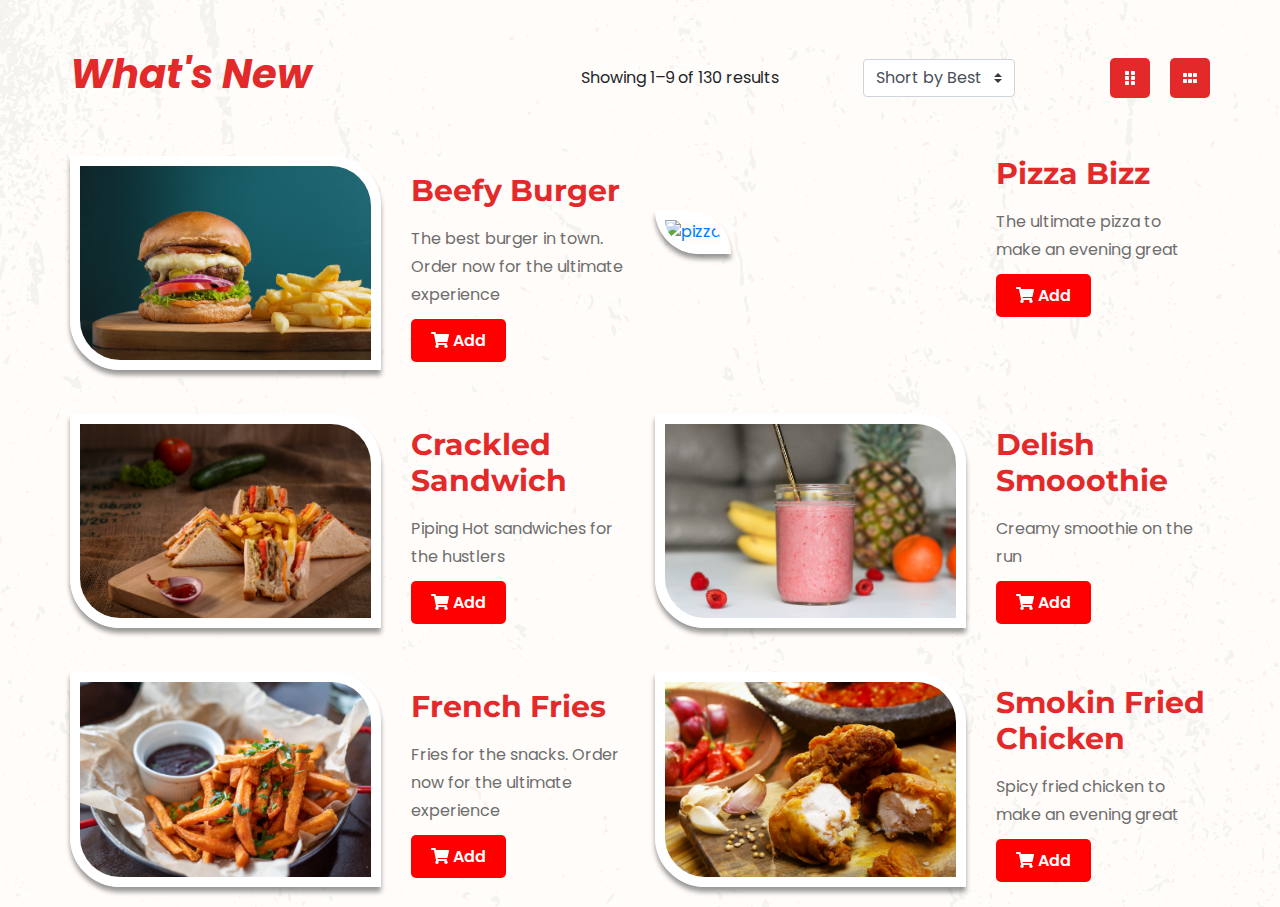
==== index.html @ 4d4fec41 "added all the page and section working on the bottom section of the home page" ====
<!DOCTYPE html>
<html lang="en">

  <head>
    <meta charset="UTF-8">
    <meta name="viewport" content="width=device-width, initial-scale=1.0">
    <title>Project 02</title>
    <link rel="stylesheet" href="css/all.min.css">
    <link rel="stylesheet" href="css/bootstrap.min.css">
    <link rel="stylesheet" href="css/fontawesome.min.css">
    <link rel="stylesheet" href="css/slick.css">
    <link rel="stylesheet" href="css/style.css">
  </head>

  <body>
    <div class="container">
      <!-- top section starts -->
      <div class="padding-container">
        <div class="row d-flex align-items-center">
          <div class="col-lg-3">
            <div class="title">
              <h1>What's New</h1>
            </div>
          </div>
          <div class="col-lg-7 d-flex align-items-center justify-content-end">
            <div class="sort">
              <div class="product-page-number">
                <p>Showing 1–9 of 130 results</p>
              </div>
              <select class="product-short-select custom-select">
                <option selected>Short by Best Sell</option>
                <option value="1">Short by New Item</option>
                <option value="2">Short by Popularity</option>
                <option value="3">Short by Average review</option>
              </select>
            </div>
          </div>
          <div class="col-lg-2">
            <ul class="view-option d-flex justify-content-end">
              <li class="grid-verti active"><i class="fas fa-grip-vertical"></i></li>
              <li class="grid-hori"><i class="fas fa-grip-horizontal"></i></li>
            </ul>
          </div>
        </div>
      </div>
      <!-- top section ends -->

      <!-- food section starts -->
      <div class="row">
        <div class="col-lg-6 item-container">
          <div class="row d-flex align-items-center">
            <div class="col-lg-7">
              <div class="food-img">
                <a href="menu.html">
                  <img src="images/food-1.jpg" alt="burger">
                </a>
              </div>
            </div>
            <div class="col-lg-5">
              <div class="food-info">
                <a href="menu.html">
                  <h3>Beefy Burger</h3>
                  <p>The best burger in town. Order now for the ultimate experience</p>
                </a>

              </div>
              <div class="food-cta">
                <a href="#">
                  <i class="fas fa-shopping-cart"></i> Add
                </a>
              </div>
            </div>
          </div>
        </div>
        <div class="col-lg-6 item-container">
          <div class="row d-flex align-items-center">
            <div class="col-lg-7">
              <div class="food-img">
                <a href="menu.html">
                  <img src="images/food-2.jpg" alt="pizza">
                </a>
              </div>
            </div>
            <div class="col-lg-5">
              <div class="food-info">
                <a href="menu.html">
                  <h3>Pizza Bizz</h3>
                  <p>The ultimate pizza to make an evening great</p>
                </a>

              </div>
              <div class="food-cta">
                <a href="#">
                  <i class="fas fa-shopping-cart"></i> Add
                </a>
              </div>
            </div>
          </div>
        </div>
      </div>

      <div class="row mt-4">
        <div class="col-lg-6 item-container">
          <div class="row d-flex align-items-center">
            <div class="col-lg-7">
              <div class="food-img">
                <a href="menu.html">
                  <img src="images/food-3.jpg" alt="sandwich">
                </a>
              </div>
            </div>
            <div class="col-lg-5">
              <div class="food-info">
                <a href="menu.html">
                  <h3>Crackled Sandwich</h3>
                  <p> Piping Hot sandwiches for the hustlers
                  </p>
                </a>
              </div>
              <div class="food-cta">
                <a href="menu.html">
                  <i class="fas fa-shopping-cart"></i> Add
                </a>
              </div>
            </div>
          </div>
        </div>
        <div class="col-lg-6 item-container">
          <div class="row d-flex align-items-center">
            <div class="col-lg-7">
              <div class="food-img">
                <a href="menu.html">
                  <img src="images/food-4.jpg" alt="smoothie">
                </a>
              </div>
            </div>
            <div class="col-lg-5">
              <div class="food-info">
                <a href="menu.html">
                  <h3>Delish Smooothie</h3>
                  <p>Creamy smoothie on the run</p>
                </a>

              </div>
              <div class="food-cta">
                <a href="#">
                  <i class="fas fa-shopping-cart"></i> Add
                </a>
              </div>
            </div>
          </div>
        </div>
      </div>

      <div class="row mt-4">
        <div class="col-lg-6 item-container">
          <div class="row d-flex align-items-center">
            <div class="col-lg-7">
              <div class="food-img">
                <a href="menu.html">
                  <img src="images/food-5.jpg" alt="fries">
                </a>
              </div>
            </div>
            <div class="col-lg-5">
              <div class="food-info">
                <a href="menu.html">
                  <h3>French Fries</h3>
                  <p>Fries for the snacks. Order now for the ultimate experience</p>
                </a>

              </div>
              <div class="food-cta">
                <a href="#">
                  <i class="fas fa-shopping-cart"></i> Add
                </a>
              </div>
            </div>
          </div>
        </div>
        <div class="col-lg-6 item-container">
          <div class="row d-flex align-items-center">
            <div class="col-lg-7">
              <div class="food-img">
                <a href="menu.html">
                  <img src="images/food-6.jpg" alt="chicken">
                </a>
              </div>
            </div>
            <div class="col-lg-5">
              <div class="food-info">
                <a href="menu.html">
                  <h3>Smokin Fried Chicken</h3>
                  <p>Spicy fried chicken to make an evening great</p>
                </a>

              </div>
              <div class="food-cta">
                <a href="#">
                  <i class="fas fa-shopping-cart"></i> Add
                </a>
              </div>
            </div>
          </div>
        </div>
      </div>
      <!-- food section ends -->
    </div>
    <script src="js/jquery-1.12.4.min.js"></script>
    <script src="js/all.min.js"></script>
    <script src="js/bootstrap.min.js"></script>
    <script src="js/fontawesome.min.js"></script>
    <script src="js/slick.min.js"></script>
    <script src="js/app.js"></script>
  </body>

</html>
---- css/style.css ----
/* global css */

@import url('https://fonts.googleapis.com/css2?family=Poppins:wght@400;500;600&display=swap');
@import url('https://fonts.googleapis.com/css2?family=Montserrat:wght@400;500;600&display=swap');
* {
    margin: 0;
    padding: 0;
    outline: 0;
    box-sizing: border-box;
}

ul,
li {
    list-style: none;
}

ul {
    margin-bottom: 0;
}

a {
    text-decoration: none;
}

a:hover {
    text-decoration: none;
}

body {
    font-family: 'Poppins', sans-serif;
    /* background: #f8f8f8; */
    background: url(../images/pattern.webp);
}

p {
    margin-bottom: 0;
}


/* main css */


/* top section starts */

.padding-container {
    padding: 50px 0;
}

.sort {
    display: flex;
    align-items: center;
    justify-content: space-between;
}

.title h1 {
    color: #e32929;
    font-weight: bold;
    font-style: italic;
}

.csutom-select {
    width: 35%;
}

.view-option li {
    background: #e32929;
    color: #fff;
    padding: 10px;
    height: 40px;
    width: 40px;
    border-radius: 5px;
    display: flex;
    align-items: center;
    justify-content: center;
    transition: .5s linear all;
}

.view-option li:hover {
    background: #e45c54;
    cursor: pointer;
}

.grid-hori {
    margin-left: 20px;
}


/* top section ends */


/* food section starts */

.item-container {
    margin-bottom: 20px;
}

.item-container:hover .food-img img {
    border-radius: 50px 0 50px 0;
}

.food-img img {
    width: 100%;
    box-shadow: 0 5px 5px rgba(0, 0, 0, 0.4);
    border-radius: 0 50px 0 50px;
    border: 10px solid #fff;
    transition: .3s linear all;
}

.food-info h3 {
    font-size: 30px;
    color: #e32929;
    font-weight: 700;
    font-family: 'Montserrat', sans-serif;
}

.food-info p {
    font-size: 16px;
    font-weight: 400;
    line-height: 28px;
    margin-top: 16px;
    margin-bottom: 6px;
    color: #6e6e6e;
}

.food-cta,
.menu-cta {
    margin-top: 20px;
}

.food-cta a,
.menu-cta a {
    background: red;
    color: #fff;
    padding: 10px 20px;
    font-weight: 600;
    border-radius: 5px;
    text-align: center;
    transition: .3s linear all;
}

.food-cta a:hover {
    background: #e45c54;
    text-decoration: none;
}


/* food section ends */


/* menu page starts */

.homepage {
    position: absolute;
    top: 50%;
    left: 0;
}

.homepage a {
    position: fixed;
    background: #e32929;
    color: #fff;
    padding: 10px 20px;
}

.menus {
    position: relative;
}

.menus:after {
    position: absolute;
    content: '';
    height: 2px;
    width: 50px;
    bottom: 0;
    right: 48%;
    background: #e32929;
}

.menu-img img {
    width: 100%;
    box-shadow: 0 5px 5px rgba(0, 0, 0, 0.4);
    border: 10px solid #fff;
}


/* menu page ends */


/* cart starts */

thead {
    background: #e32929;
    color: #fff;
}

tbody tr:nth-child(odd) {
    background: #f8f8f8;
}

.check-quantity input {
    width: 100px;
    padding: 0px 15px;
    font-size: 18px;
    border-radius: 0;
    border: none;
}

.order-cta {
    background: red;
    color: #fff;
    padding: 10px 20px;
    font-weight: 600;
    border-radius: 5px;
    text-align: center;
    border: none;
}

.grand-total {
    margin: 30px 0 30px 0;
}

.grand-total li {
    display: flex;
    justify-content: space-between;
    font-size: 20px;
}

.grand-total li span {
    color: #e32929;
    font-weight: 600;
}

.card {
    position: sticky!important;
}


/* cart ends */
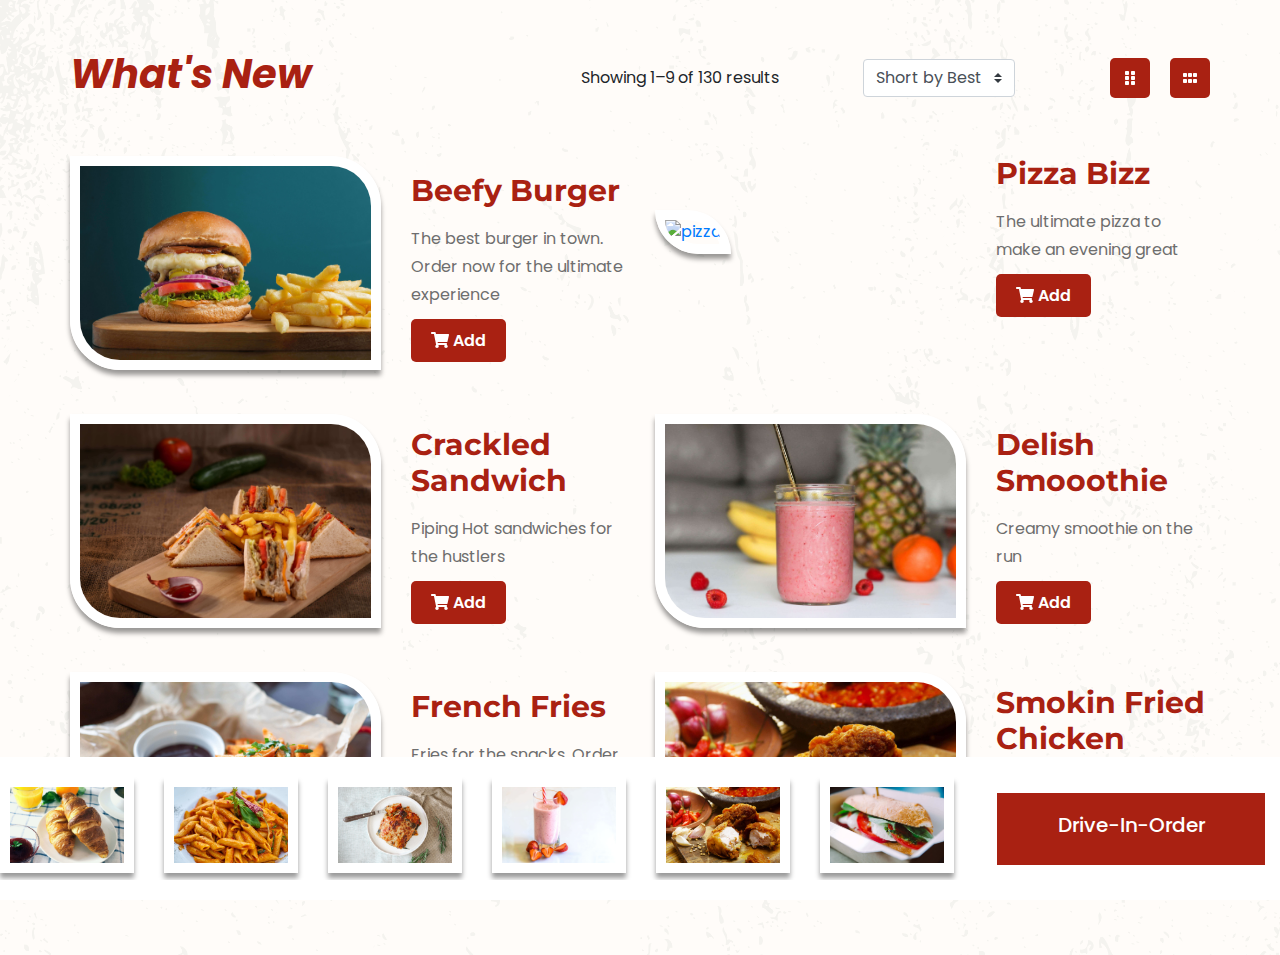
==== commit 38441d84: "added a bottom section" ====
--- a/index.html
+++ b/index.html
@@ -44,168 +44,258 @@
         </div>
       </div>
       <!-- top section ends -->
-
-      <!-- food section starts -->
-      <div class="row">
-        <div class="col-lg-6 item-container">
-          <div class="row d-flex align-items-center">
-            <div class="col-lg-7">
-              <div class="food-img">
-                <a href="menu.html">
-                  <img src="images/food-1.jpg" alt="burger">
-                </a>
-              </div>
-            </div>
-            <div class="col-lg-5">
-              <div class="food-info">
-                <a href="menu.html">
-                  <h3>Beefy Burger</h3>
-                  <p>The best burger in town. Order now for the ultimate experience</p>
-                </a>
-
-              </div>
-              <div class="food-cta">
-                <a href="#">
-                  <i class="fas fa-shopping-cart"></i> Add
-                </a>
-              </div>
-            </div>
-          </div>
-        </div>
-        <div class="col-lg-6 item-container">
-          <div class="row d-flex align-items-center">
-            <div class="col-lg-7">
-              <div class="food-img">
-                <a href="menu.html">
-                  <img src="images/food-2.jpg" alt="pizza">
-                </a>
-              </div>
-            </div>
-            <div class="col-lg-5">
-              <div class="food-info">
-                <a href="menu.html">
-                  <h3>Pizza Bizz</h3>
-                  <p>The ultimate pizza to make an evening great</p>
-                </a>
-
-              </div>
-              <div class="food-cta">
-                <a href="#">
-                  <i class="fas fa-shopping-cart"></i> Add
-                </a>
+    </div>
+    <!-- food section starts -->
+    <section class="food-section mb-5">
+      <div class="container">
+        <div class="row">
+          <div class="col-lg-6 item-container">
+            <div class="row d-flex align-items-center">
+              <div class="col-lg-7">
+                <div class="food-img">
+                  <a href="menu.html">
+                    <img src="images/food-1.jpg" alt="burger">
+                  </a>
+                </div>
+              </div>
+              <div class="col-lg-5">
+                <div class="food-info">
+                  <a href="menu.html">
+                    <h3>Beefy Burger</h3>
+                    <p>The best burger in town. Order now for the ultimate experience</p>
+                  </a>
+
+                </div>
+                <div class="food-cta">
+                  <a href="#">
+                    <i class="fas fa-shopping-cart"></i> Add
+                  </a>
+                </div>
+              </div>
+            </div>
+          </div>
+          <div class="col-lg-6 item-container">
+            <div class="row d-flex align-items-center">
+              <div class="col-lg-7">
+                <div class="food-img">
+                  <a href="menu.html">
+                    <img src="images/food-2.jpg" alt="pizza">
+                  </a>
+                </div>
+              </div>
+              <div class="col-lg-5">
+                <div class="food-info">
+                  <a href="menu.html">
+                    <h3>Pizza Bizz</h3>
+                    <p>The ultimate pizza to make an evening great</p>
+                  </a>
+
+                </div>
+                <div class="food-cta">
+                  <a href="#">
+                    <i class="fas fa-shopping-cart"></i> Add
+                  </a>
+                </div>
+              </div>
+            </div>
+          </div>
+        </div>
+
+        <div class="row mt-4">
+          <div class="col-lg-6 item-container">
+            <div class="row d-flex align-items-center">
+              <div class="col-lg-7">
+                <div class="food-img">
+                  <a href="menu.html">
+                    <img src="images/food-3.jpg" alt="sandwich">
+                  </a>
+                </div>
+              </div>
+              <div class="col-lg-5">
+                <div class="food-info">
+                  <a href="menu.html">
+                    <h3>Crackled Sandwich</h3>
+                    <p> Piping Hot sandwiches for the hustlers
+                    </p>
+                  </a>
+                </div>
+                <div class="food-cta">
+                  <a href="menu.html">
+                    <i class="fas fa-shopping-cart"></i> Add
+                  </a>
+                </div>
+              </div>
+            </div>
+          </div>
+          <div class="col-lg-6 item-container">
+            <div class="row d-flex align-items-center">
+              <div class="col-lg-7">
+                <div class="food-img">
+                  <a href="menu.html">
+                    <img src="images/food-4.jpg" alt="smoothie">
+                  </a>
+                </div>
+              </div>
+              <div class="col-lg-5">
+                <div class="food-info">
+                  <a href="menu.html">
+                    <h3>Delish Smooothie</h3>
+                    <p>Creamy smoothie on the run</p>
+                  </a>
+
+                </div>
+                <div class="food-cta">
+                  <a href="#">
+                    <i class="fas fa-shopping-cart"></i> Add
+                  </a>
+                </div>
+              </div>
+            </div>
+          </div>
+        </div>
+
+        <div class="row mt-4">
+          <div class="col-lg-6 item-container">
+            <div class="row d-flex align-items-center">
+              <div class="col-lg-7">
+                <div class="food-img">
+                  <a href="menu.html">
+                    <img src="images/food-5.jpg" alt="fries">
+                  </a>
+                </div>
+              </div>
+              <div class="col-lg-5">
+                <div class="food-info">
+                  <a href="menu.html">
+                    <h3>French Fries</h3>
+                    <p>Fries for the snacks. Order now for the ultimate experience</p>
+                  </a>
+
+                </div>
+                <div class="food-cta">
+                  <a href="#">
+                    <i class="fas fa-shopping-cart"></i> Add
+                  </a>
+                </div>
+              </div>
+            </div>
+          </div>
+          <div class="col-lg-6 item-container">
+            <div class="row d-flex align-items-center">
+              <div class="col-lg-7">
+                <div class="food-img">
+                  <a href="menu.html">
+                    <img src="images/food-6.jpg" alt="chicken">
+                  </a>
+                </div>
+              </div>
+              <div class="col-lg-5">
+                <div class="food-info">
+                  <a href="menu.html">
+                    <h3>Smokin Fried Chicken</h3>
+                    <p>Spicy fried chicken to make an evening great</p>
+                  </a>
+
+                </div>
+                <div class="food-cta">
+                  <a href="#">
+                    <i class="fas fa-shopping-cart"></i> Add
+                  </a>
+                </div>
               </div>
             </div>
           </div>
         </div>
       </div>
-
-      <div class="row mt-4">
-        <div class="col-lg-6 item-container">
-          <div class="row d-flex align-items-center">
-            <div class="col-lg-7">
-              <div class="food-img">
-                <a href="menu.html">
-                  <img src="images/food-3.jpg" alt="sandwich">
-                </a>
-              </div>
-            </div>
-            <div class="col-lg-5">
-              <div class="food-info">
-                <a href="menu.html">
-                  <h3>Crackled Sandwich</h3>
-                  <p> Piping Hot sandwiches for the hustlers
-                  </p>
-                </a>
-              </div>
-              <div class="food-cta">
-                <a href="menu.html">
-                  <i class="fas fa-shopping-cart"></i> Add
-                </a>
-              </div>
-            </div>
-          </div>
-        </div>
-        <div class="col-lg-6 item-container">
-          <div class="row d-flex align-items-center">
-            <div class="col-lg-7">
-              <div class="food-img">
-                <a href="menu.html">
-                  <img src="images/food-4.jpg" alt="smoothie">
-                </a>
-              </div>
-            </div>
-            <div class="col-lg-5">
-              <div class="food-info">
-                <a href="menu.html">
-                  <h3>Delish Smooothie</h3>
-                  <p>Creamy smoothie on the run</p>
-                </a>
-
-              </div>
-              <div class="food-cta">
-                <a href="#">
-                  <i class="fas fa-shopping-cart"></i> Add
-                </a>
+    </section>
+    <!-- food section ends -->
+
+    <!-- footer componment starts-->
+    <div class="footer-componment">
+      <div class="container-fluid p-fixed">
+        <div class="row">
+          <div class="col-lg-9">
+            <div class="slider-container">
+              <div class="row food-slider">
+                <div class="col-lg-12">
+                  <div class="food-img ">
+                    <a href="menu.html">
+                      <img src="images/food-10.jpg" alt="burger" class="no-border-radius">
+                    </a>
+                  </div>
+                </div>
+                <div class="col-lg-12">
+                  <div class="food-img ">
+                    <a href="menu.html">
+                      <img src="images/food-8.jpg" alt="burger" class="no-border-radius">
+                    </a>
+                  </div>
+                </div>
+                <div class="col-lg-12">
+                  <div class="food-img ">
+                    <a href="menu.html">
+                      <img src="images/food-9.jpg" alt="burger" class="no-border-radius">
+                    </a>
+                  </div>
+                </div>
+                <div class="col-lg-12">
+                  <div class="food-img ">
+                    <a href="menu.html">
+                      <img src="images/food-11.jpg" alt="burger" class="no-border-radius">
+                    </a>
+                  </div>
+                </div>
+                <div class="col-lg-12">
+                  <div class="food-img ">
+                    <a href="menu.html">
+                      <img src="images/food-6.jpg" alt="burger" class="no-border-radius">
+                    </a>
+                  </div>
+                </div>
+                <div class="col-lg-12">
+                  <div class="food-img ">
+                    <a href="menu.html">
+                      <img src="images/food-12.jpg" alt="burger" class="no-border-radius">
+                    </a>
+                  </div>
+                </div>
+                <div class="col-lg-12">
+                  <div class="food-img ">
+                    <a href="menu.html">
+                      <img src="images/food-2.jpg" alt="burger" class="no-border-radius">
+                    </a>
+                  </div>
+                </div>
+                <div class="col-lg-12">
+                  <div class="food-img ">
+                    <a href="menu.html">
+                      <img src="images/food-3.jpg" alt="burger" class="no-border-radius">
+                    </a>
+                  </div>
+                </div>
+              </div>
+            </div>
+          </div>
+          <div class="col-lg-3 d-flex align-items-center justify-content-center">
+            <div class="drive-in-order" id="d-order">
+              <h5 class="text-center">Drive-In-Order</h5>
+            </div>
+            <div class="drive-in-popup" id="show-popup">
+              <div class="pop-up-title">
+                <p>Your Order</p>
+              </div>
+              <div class="pop-up-inner">
+                <ul class="grand-total drive-in-total">
+                  <li>Total <span class="drive-in-span">$100</span></li>
+                </ul>
+                <button class="order-cta">Place Order</button>
               </div>
             </div>
           </div>
         </div>
       </div>
-
-      <div class="row mt-4">
-        <div class="col-lg-6 item-container">
-          <div class="row d-flex align-items-center">
-            <div class="col-lg-7">
-              <div class="food-img">
-                <a href="menu.html">
-                  <img src="images/food-5.jpg" alt="fries">
-                </a>
-              </div>
-            </div>
-            <div class="col-lg-5">
-              <div class="food-info">
-                <a href="menu.html">
-                  <h3>French Fries</h3>
-                  <p>Fries for the snacks. Order now for the ultimate experience</p>
-                </a>
-
-              </div>
-              <div class="food-cta">
-                <a href="#">
-                  <i class="fas fa-shopping-cart"></i> Add
-                </a>
-              </div>
-            </div>
-          </div>
-        </div>
-        <div class="col-lg-6 item-container">
-          <div class="row d-flex align-items-center">
-            <div class="col-lg-7">
-              <div class="food-img">
-                <a href="menu.html">
-                  <img src="images/food-6.jpg" alt="chicken">
-                </a>
-              </div>
-            </div>
-            <div class="col-lg-5">
-              <div class="food-info">
-                <a href="menu.html">
-                  <h3>Smokin Fried Chicken</h3>
-                  <p>Spicy fried chicken to make an evening great</p>
-                </a>
-
-              </div>
-              <div class="food-cta">
-                <a href="#">
-                  <i class="fas fa-shopping-cart"></i> Add
-                </a>
-              </div>
-            </div>
-          </div>
-        </div>
-      </div>
-      <!-- food section ends -->
     </div>
+    <!--footer componment ends  -->
     <script src="js/jquery-1.12.4.min.js"></script>
     <script src="js/all.min.js"></script>
     <script src="js/bootstrap.min.js"></script>
--- a/css/style.css
+++ b/css/style.css
@@ -2,6 +2,11 @@
 
 @import url('https://fonts.googleapis.com/css2?family=Poppins:wght@400;500;600&display=swap');
 @import url('https://fonts.googleapis.com/css2?family=Montserrat:wght@400;500;600&display=swap');
+:root {
+    --theme-color: #a92112;
+    --hover-color: #e45c54;
+}
+
 * {
     margin: 0;
     padding: 0;
@@ -28,7 +33,6 @@
 
 body {
     font-family: 'Poppins', sans-serif;
-    /* background: #f8f8f8; */
     background: url(../images/pattern.webp);
 }
 
@@ -53,7 +57,7 @@
 }
 
 .title h1 {
-    color: #e32929;
+    color: var(--theme-color);
     font-weight: bold;
     font-style: italic;
 }
@@ -63,7 +67,7 @@
 }
 
 .view-option li {
-    background: #e32929;
+    background: var(--theme-color);
     color: #fff;
     padding: 10px;
     height: 40px;
@@ -76,7 +80,7 @@
 }
 
 .view-option li:hover {
-    background: #e45c54;
+    background: var(--hover-color);
     cursor: pointer;
 }
 
@@ -106,9 +110,13 @@
     transition: .3s linear all;
 }
 
+.food-img .no-border-radius {
+    border-radius: 0;
+}
+
 .food-info h3 {
     font-size: 30px;
-    color: #e32929;
+    color: var(--theme-color);
     font-weight: 700;
     font-family: 'Montserrat', sans-serif;
 }
@@ -129,7 +137,7 @@
 
 .food-cta a,
 .menu-cta a {
-    background: red;
+    background: var(--theme-color);
     color: #fff;
     padding: 10px 20px;
     font-weight: 600;
@@ -139,7 +147,7 @@
 }
 
 .food-cta a:hover {
-    background: #e45c54;
+    background: var(--hover-color);
     text-decoration: none;
 }
 
@@ -157,7 +165,7 @@
 
 .homepage a {
     position: fixed;
-    background: #e32929;
+    background: var(--theme-color);
     color: #fff;
     padding: 10px 20px;
 }
@@ -173,7 +181,7 @@
     width: 50px;
     bottom: 0;
     right: 48%;
-    background: #e32929;
+    background: var(--theme-color);
 }
 
 .menu-img img {
@@ -189,7 +197,7 @@
 /* cart starts */
 
 thead {
-    background: #e32929;
+    background: var(--theme-color);
     color: #fff;
 }
 
@@ -206,7 +214,7 @@
 }
 
 .order-cta {
-    background: red;
+    background: var(--theme-color);
     color: #fff;
     padding: 10px 20px;
     font-weight: 600;
@@ -226,7 +234,7 @@
 }
 
 .grand-total li span {
-    color: #e32929;
+    color: var(--theme-color);
     font-weight: 600;
 }
 
@@ -235,4 +243,90 @@
 }
 
 
-/* cart ends */+/* cart ends */
+
+
+/* footer starts */
+
+.footer-componment {
+    display: block;
+}
+
+.p-fixed {
+    bottom: 0;
+    left: 0;
+    right: 0;
+    width: 100%;
+    z-index: 5;
+    position: fixed;
+    background-color: #fff;
+    padding: 20px 0;
+}
+
+.drive-in-order {
+    background: var(--theme-color);
+    color: #fff;
+    padding: 20px;
+    width: 90%;
+}
+
+.drive-in-order:hover {
+    cursor: pointer;
+}
+
+.drive-in-popup {
+    position: absolute;
+    width: 80%;
+    z-index: -1;
+    bottom: 94px;
+    opacity: 0;
+    visibility: hidden;
+    transition: .3s linear all;
+}
+
+.popup-show {
+    opacity: 1;
+    visibility: visible;
+}
+
+.pop-up-title {
+    height: 62px;
+    padding: 0 25px;
+    display: -webkit-box;
+    display: -webkit-flex;
+    display: -ms-flexbox;
+    display: flex;
+    -webkit-box-align: center;
+    -webkit-align-items: center;
+    -ms-flex-align: center;
+    align-items: center;
+    -webkit-box-pack: justify;
+    -webkit-justify-content: space-between;
+    -ms-flex-pack: justify;
+    justify-content: center;
+    background-color: #dc4734;
+    color: #fff;
+    font-weight: bold;
+    text-align: center;
+    font-size: 25px;
+}
+
+.pop-up-inner {
+    height: 350px;
+    margin: 0;
+    padding: 0 25px;
+    background: #fff;
+    z-index: 99999;
+    position: relative;
+    display: flex;
+    align-items: center;
+    justify-content: center;
+    flex-direction: column;
+}
+
+.drive-in-span {
+    margin-left: 20px;
+}
+
+
+/* footer-ends */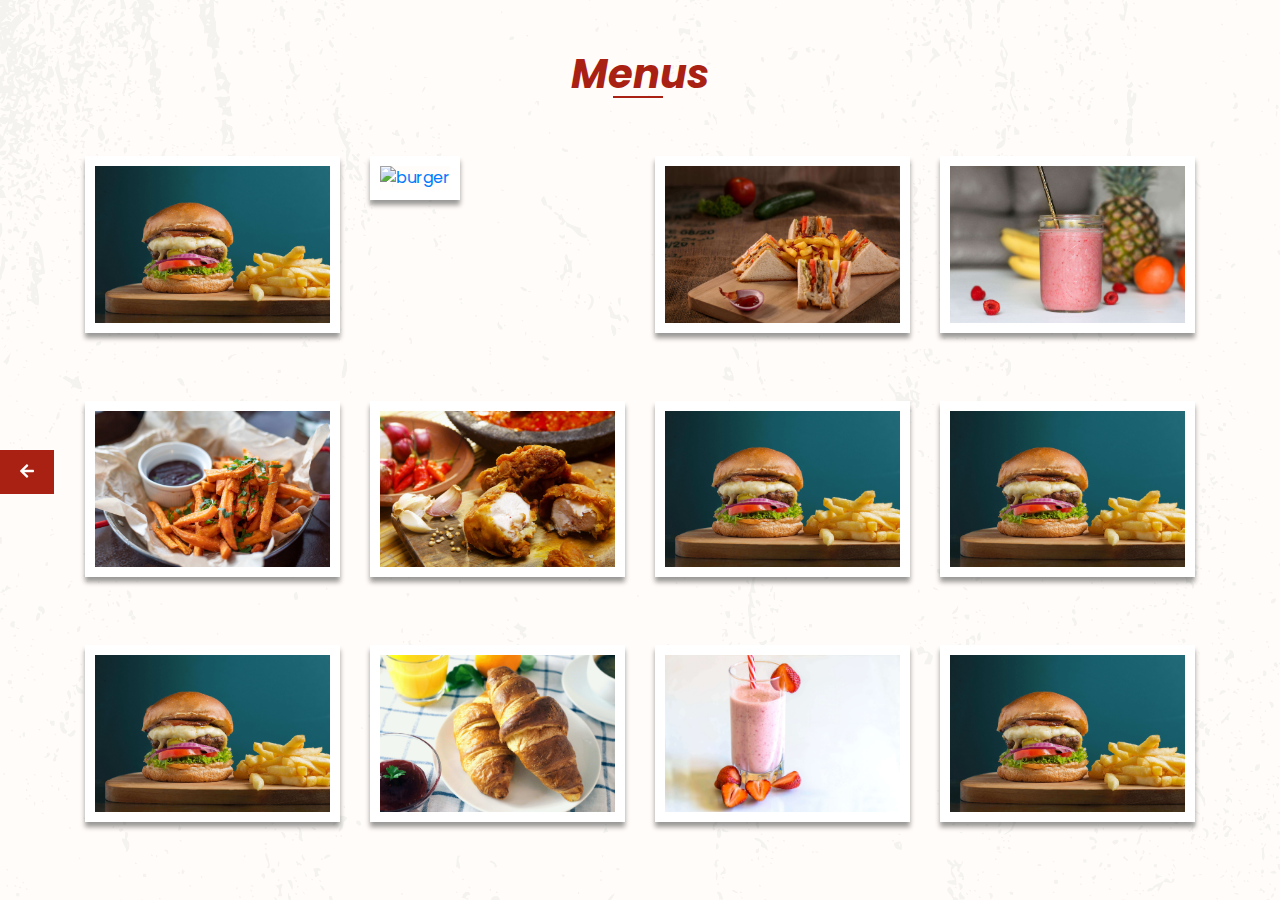
==== commit bcc942fa: "added price and changed the page layout" ====
--- a/index.html
+++ b/index.html
@@ -13,289 +13,145 @@
   </head>
 
   <body>
+    <div class="homepage">
+      <a href="menu.html">
+        <i class="fas fa-arrow-left"></i>
+      </a>
+    </div>
     <div class="container">
       <!-- top section starts -->
       <div class="padding-container">
         <div class="row d-flex align-items-center">
-          <div class="col-lg-3">
-            <div class="title">
-              <h1>What's New</h1>
+          <div class="col-lg-12">
+            <div class="title text-center menus">
+              <h1>Menus</h1>
             </div>
-          </div>
-          <div class="col-lg-7 d-flex align-items-center justify-content-end">
-            <div class="sort">
-              <div class="product-page-number">
-                <p>Showing 1–9 of 130 results</p>
-              </div>
-              <select class="product-short-select custom-select">
-                <option selected>Short by Best Sell</option>
-                <option value="1">Short by New Item</option>
-                <option value="2">Short by Popularity</option>
-                <option value="3">Short by Average review</option>
-              </select>
-            </div>
-          </div>
-          <div class="col-lg-2">
-            <ul class="view-option d-flex justify-content-end">
-              <li class="grid-verti active"><i class="fas fa-grip-vertical"></i></li>
-              <li class="grid-hori"><i class="fas fa-grip-horizontal"></i></li>
-            </ul>
           </div>
         </div>
       </div>
       <!-- top section ends -->
-    </div>
-    <!-- food section starts -->
-    <section class="food-section mb-5">
-      <div class="container">
-        <div class="row">
-          <div class="col-lg-6 item-container">
-            <div class="row d-flex align-items-center">
-              <div class="col-lg-7">
-                <div class="food-img">
-                  <a href="menu.html">
-                    <img src="images/food-1.jpg" alt="burger">
-                  </a>
-                </div>
+
+      <!-- menu section starts -->
+      <section class="menu-wrapper">
+        <div class="container">
+          <div class="row">
+            <div class="col-lg-3">
+              <div class="menu-img">
+                <a href="menu.html">
+                  <img src="images/food-1.jpg" alt="burger">
+                </a>
               </div>
-              <div class="col-lg-5">
-                <div class="food-info">
-                  <a href="menu.html">
-                    <h3>Beefy Burger</h3>
-                    <p>The best burger in town. Order now for the ultimate experience</p>
-                  </a>
-
-                </div>
-                <div class="food-cta">
-                  <a href="#">
-                    <i class="fas fa-shopping-cart"></i> Add
-                  </a>
-                </div>
+              <div class="menu-cta text-center">
+              </div>
+            </div>
+            <div class="col-lg-3">
+              <div class="menu-img">
+                <a href="menu.html">
+                  <img src="images/food-2.jpg" alt="burger">
+                </a>
+              </div>
+              <div class="menu-cta text-center">
+              </div>
+            </div>
+            <div class="col-lg-3">
+              <div class="menu-img">
+                <a href="menu.html">
+                  <img src="images/food-3.jpg" alt="burger">
+                </a>
+              </div>
+              <div class="menu-cta text-center">
+              </div>
+            </div>
+            <div class="col-lg-3">
+              <div class="menu-img">
+                <a href="menu.html">
+                  <img src="images/food-4.jpg" alt="burger">
+                </a>
+              </div>
+              <div class="menu-cta text-center">
               </div>
             </div>
           </div>
-          <div class="col-lg-6 item-container">
-            <div class="row d-flex align-items-center">
-              <div class="col-lg-7">
-                <div class="food-img">
-                  <a href="menu.html">
-                    <img src="images/food-2.jpg" alt="pizza">
-                  </a>
-                </div>
+          <div class="row mt-5">
+            <div class="col-lg-3">
+              <div class="menu-img">
+                <a href="menu.html">
+                  <img src="images/food-5.jpg" alt="burger">
+                </a>
               </div>
-              <div class="col-lg-5">
-                <div class="food-info">
-                  <a href="menu.html">
-                    <h3>Pizza Bizz</h3>
-                    <p>The ultimate pizza to make an evening great</p>
-                  </a>
-
-                </div>
-                <div class="food-cta">
-                  <a href="#">
-                    <i class="fas fa-shopping-cart"></i> Add
-                  </a>
-                </div>
+              <div class="menu-cta text-center">
+              </div>
+            </div>
+            <div class="col-lg-3">
+              <div class="menu-img">
+                <a href="menu.html">
+                  <img src="images/food-6.jpg" alt="burger">
+                </a>
+              </div>
+              <div class="menu-cta text-center">
+              </div>
+            </div>
+            <div class="col-lg-3">
+              <div class="menu-img">
+                <a href="menu.html">
+                  <img src="images/food-1.jpg" alt="burger">
+                </a>
+              </div>
+              <div class="menu-cta text-center">
+              </div>
+            </div>
+            <div class="col-lg-3">
+              <div class="menu-img">
+                <a href="menu.html">
+                  <img src="images/food-1.jpg" alt="burger">
+                </a>
+              </div>
+              <div class="menu-cta text-center">
+              </div>
+            </div>
+          </div>
+          <div class="row mt-5 mb-5">
+            <div class="col-lg-3">
+              <div class="menu-img">
+                <a href="menu.html">
+                  <img src="images/food-1.jpg" alt="burger">
+                </a>
+              </div>
+              <div class="menu-cta text-center">
+              </div>
+            </div>
+            <div class="col-lg-3">
+              <div class="menu-img">
+                <a href="menu.html">
+                  <img src="images/food-10.jpg" alt="burger">
+                </a>
+              </div>
+              <div class="menu-cta text-center">
+              </div>
+            </div>
+            <div class="col-lg-3">
+              <div class="menu-img">
+                <a href="menu.html">
+                  <img src="images/food-11.jpg" alt="burger">
+                </a>
+              </div>
+              <div class="menu-cta text-center">
+              </div>
+            </div>
+            <div class="col-lg-3">
+              <div class="menu-img">
+                <a href="menu.html">
+                  <img src="images/food-1.jpg" alt="burger">
+                </a>
+              </div>
+              <div class="menu-cta text-center">
               </div>
             </div>
           </div>
         </div>
-
-        <div class="row mt-4">
-          <div class="col-lg-6 item-container">
-            <div class="row d-flex align-items-center">
-              <div class="col-lg-7">
-                <div class="food-img">
-                  <a href="menu.html">
-                    <img src="images/food-3.jpg" alt="sandwich">
-                  </a>
-                </div>
-              </div>
-              <div class="col-lg-5">
-                <div class="food-info">
-                  <a href="menu.html">
-                    <h3>Crackled Sandwich</h3>
-                    <p> Piping Hot sandwiches for the hustlers
-                    </p>
-                  </a>
-                </div>
-                <div class="food-cta">
-                  <a href="menu.html">
-                    <i class="fas fa-shopping-cart"></i> Add
-                  </a>
-                </div>
-              </div>
-            </div>
-          </div>
-          <div class="col-lg-6 item-container">
-            <div class="row d-flex align-items-center">
-              <div class="col-lg-7">
-                <div class="food-img">
-                  <a href="menu.html">
-                    <img src="images/food-4.jpg" alt="smoothie">
-                  </a>
-                </div>
-              </div>
-              <div class="col-lg-5">
-                <div class="food-info">
-                  <a href="menu.html">
-                    <h3>Delish Smooothie</h3>
-                    <p>Creamy smoothie on the run</p>
-                  </a>
-
-                </div>
-                <div class="food-cta">
-                  <a href="#">
-                    <i class="fas fa-shopping-cart"></i> Add
-                  </a>
-                </div>
-              </div>
-            </div>
-          </div>
-        </div>
-
-        <div class="row mt-4">
-          <div class="col-lg-6 item-container">
-            <div class="row d-flex align-items-center">
-              <div class="col-lg-7">
-                <div class="food-img">
-                  <a href="menu.html">
-                    <img src="images/food-5.jpg" alt="fries">
-                  </a>
-                </div>
-              </div>
-              <div class="col-lg-5">
-                <div class="food-info">
-                  <a href="menu.html">
-                    <h3>French Fries</h3>
-                    <p>Fries for the snacks. Order now for the ultimate experience</p>
-                  </a>
-
-                </div>
-                <div class="food-cta">
-                  <a href="#">
-                    <i class="fas fa-shopping-cart"></i> Add
-                  </a>
-                </div>
-              </div>
-            </div>
-          </div>
-          <div class="col-lg-6 item-container">
-            <div class="row d-flex align-items-center">
-              <div class="col-lg-7">
-                <div class="food-img">
-                  <a href="menu.html">
-                    <img src="images/food-6.jpg" alt="chicken">
-                  </a>
-                </div>
-              </div>
-              <div class="col-lg-5">
-                <div class="food-info">
-                  <a href="menu.html">
-                    <h3>Smokin Fried Chicken</h3>
-                    <p>Spicy fried chicken to make an evening great</p>
-                  </a>
-
-                </div>
-                <div class="food-cta">
-                  <a href="#">
-                    <i class="fas fa-shopping-cart"></i> Add
-                  </a>
-                </div>
-              </div>
-            </div>
-          </div>
-        </div>
-      </div>
-    </section>
-    <!-- food section ends -->
-
-    <!-- footer componment starts-->
-    <div class="footer-componment">
-      <div class="container-fluid p-fixed">
-        <div class="row">
-          <div class="col-lg-9">
-            <div class="slider-container">
-              <div class="row food-slider">
-                <div class="col-lg-12">
-                  <div class="food-img ">
-                    <a href="menu.html">
-                      <img src="images/food-10.jpg" alt="burger" class="no-border-radius">
-                    </a>
-                  </div>
-                </div>
-                <div class="col-lg-12">
-                  <div class="food-img ">
-                    <a href="menu.html">
-                      <img src="images/food-8.jpg" alt="burger" class="no-border-radius">
-                    </a>
-                  </div>
-                </div>
-                <div class="col-lg-12">
-                  <div class="food-img ">
-                    <a href="menu.html">
-                      <img src="images/food-9.jpg" alt="burger" class="no-border-radius">
-                    </a>
-                  </div>
-                </div>
-                <div class="col-lg-12">
-                  <div class="food-img ">
-                    <a href="menu.html">
-                      <img src="images/food-11.jpg" alt="burger" class="no-border-radius">
-                    </a>
-                  </div>
-                </div>
-                <div class="col-lg-12">
-                  <div class="food-img ">
-                    <a href="menu.html">
-                      <img src="images/food-6.jpg" alt="burger" class="no-border-radius">
-                    </a>
-                  </div>
-                </div>
-                <div class="col-lg-12">
-                  <div class="food-img ">
-                    <a href="menu.html">
-                      <img src="images/food-12.jpg" alt="burger" class="no-border-radius">
-                    </a>
-                  </div>
-                </div>
-                <div class="col-lg-12">
-                  <div class="food-img ">
-                    <a href="menu.html">
-                      <img src="images/food-2.jpg" alt="burger" class="no-border-radius">
-                    </a>
-                  </div>
-                </div>
-                <div class="col-lg-12">
-                  <div class="food-img ">
-                    <a href="menu.html">
-                      <img src="images/food-3.jpg" alt="burger" class="no-border-radius">
-                    </a>
-                  </div>
-                </div>
-              </div>
-            </div>
-          </div>
-          <div class="col-lg-3 d-flex align-items-center justify-content-center">
-            <div class="drive-in-order" id="d-order">
-              <h5 class="text-center">Drive-In-Order</h5>
-            </div>
-            <div class="drive-in-popup" id="show-popup">
-              <div class="pop-up-title">
-                <p>Your Order</p>
-              </div>
-              <div class="pop-up-inner">
-                <ul class="grand-total drive-in-total">
-                  <li>Total <span class="drive-in-span">$100</span></li>
-                </ul>
-                <button class="order-cta">Place Order</button>
-              </div>
-            </div>
-          </div>
-        </div>
-      </div>
+      </section>
+      <!-- menu section ends -->
     </div>
-    <!--footer componment ends  -->
     <script src="js/jquery-1.12.4.min.js"></script>
     <script src="js/all.min.js"></script>
     <script src="js/bootstrap.min.js"></script>
--- a/css/style.css
+++ b/css/style.css
@@ -93,6 +93,10 @@
 
 
 /* food section starts */
+
+.food-section {
+    padding: 50px 0 100px 0;
+}
 
 .item-container {
     margin-bottom: 20px;
@@ -115,19 +119,20 @@
 }
 
 .food-info h3 {
-    font-size: 30px;
+    font-size: 21px;
     color: var(--theme-color);
     font-weight: 700;
     font-family: 'Montserrat', sans-serif;
 }
 
 .food-info p {
-    font-size: 16px;
+    font-size: 14px;
     font-weight: 400;
     line-height: 28px;
-    margin-top: 16px;
+    /* margin-top: 16px; */
     margin-bottom: 6px;
     color: #6e6e6e;
+    line-height: 1.4;
 }
 
 .food-cta,
@@ -139,17 +144,29 @@
 .menu-cta a {
     background: var(--theme-color);
     color: #fff;
-    padding: 10px 20px;
+    padding: 10px 12px;
     font-weight: 600;
     border-radius: 5px;
     text-align: center;
     transition: .3s linear all;
+    font-size: 13px;
+}
+
+.food-info .price {
+    color: var(--theme-color);
+    font-weight: bold;
+    font-size: 20px;
 }
 
 .food-cta a:hover {
     background: var(--hover-color);
     text-decoration: none;
 }
+
+
+/* .margin-bottom {
+    margin-bottom: 50px;
+} */
 
 
 /* food section ends */
@@ -279,14 +296,9 @@
     width: 80%;
     z-index: -1;
     bottom: 94px;
-    opacity: 0;
-    visibility: hidden;
-    transition: .3s linear all;
-}
-
-.popup-show {
     opacity: 1;
     visibility: visible;
+    transition: .3s linear all;
 }
 
 .pop-up-title {
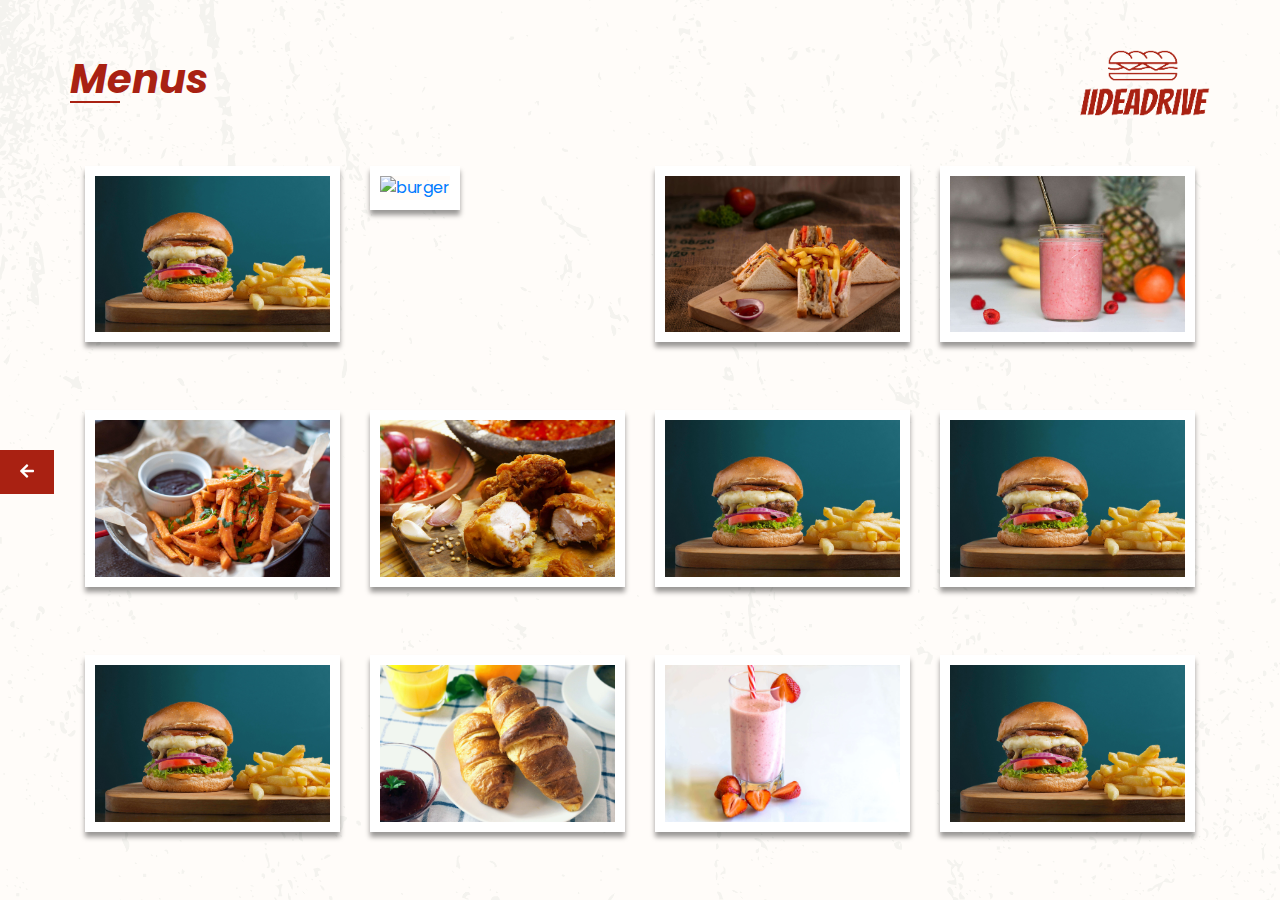
==== commit 5961efd1: "added logo" ====
--- a/index.html
+++ b/index.html
@@ -22,9 +22,16 @@
       <!-- top section starts -->
       <div class="padding-container">
         <div class="row d-flex align-items-center">
-          <div class="col-lg-12">
-            <div class="title text-center menus">
+          <div class="col-lg-3">
+            <div class="title menus">
               <h1>Menus</h1>
+            </div>
+          </div>
+          <div class="col-lg-9">
+            <div class="logo d-flex justify-content-end">
+              <a href="index.html">
+                <img src="/images/iideadrive.png" alt="logo">
+              </a>
             </div>
           </div>
         </div>
--- a/css/style.css
+++ b/css/style.css
@@ -53,7 +53,7 @@
 .sort {
     display: flex;
     align-items: center;
-    justify-content: space-between;
+    justify-content: space-around;
 }
 
 .title h1 {
@@ -86,6 +86,10 @@
 
 .grid-hori {
     margin-left: 20px;
+}
+
+.logo img {
+    width: 130px
 }
 
 
@@ -197,7 +201,7 @@
     height: 2px;
     width: 50px;
     bottom: 0;
-    right: 48%;
+    left: 0;
     background: var(--theme-color);
 }
 
@@ -295,7 +299,7 @@
     position: absolute;
     width: 80%;
     z-index: -1;
-    bottom: 94px;
+    bottom: 64px;
     opacity: 1;
     visibility: visible;
     transition: .3s linear all;
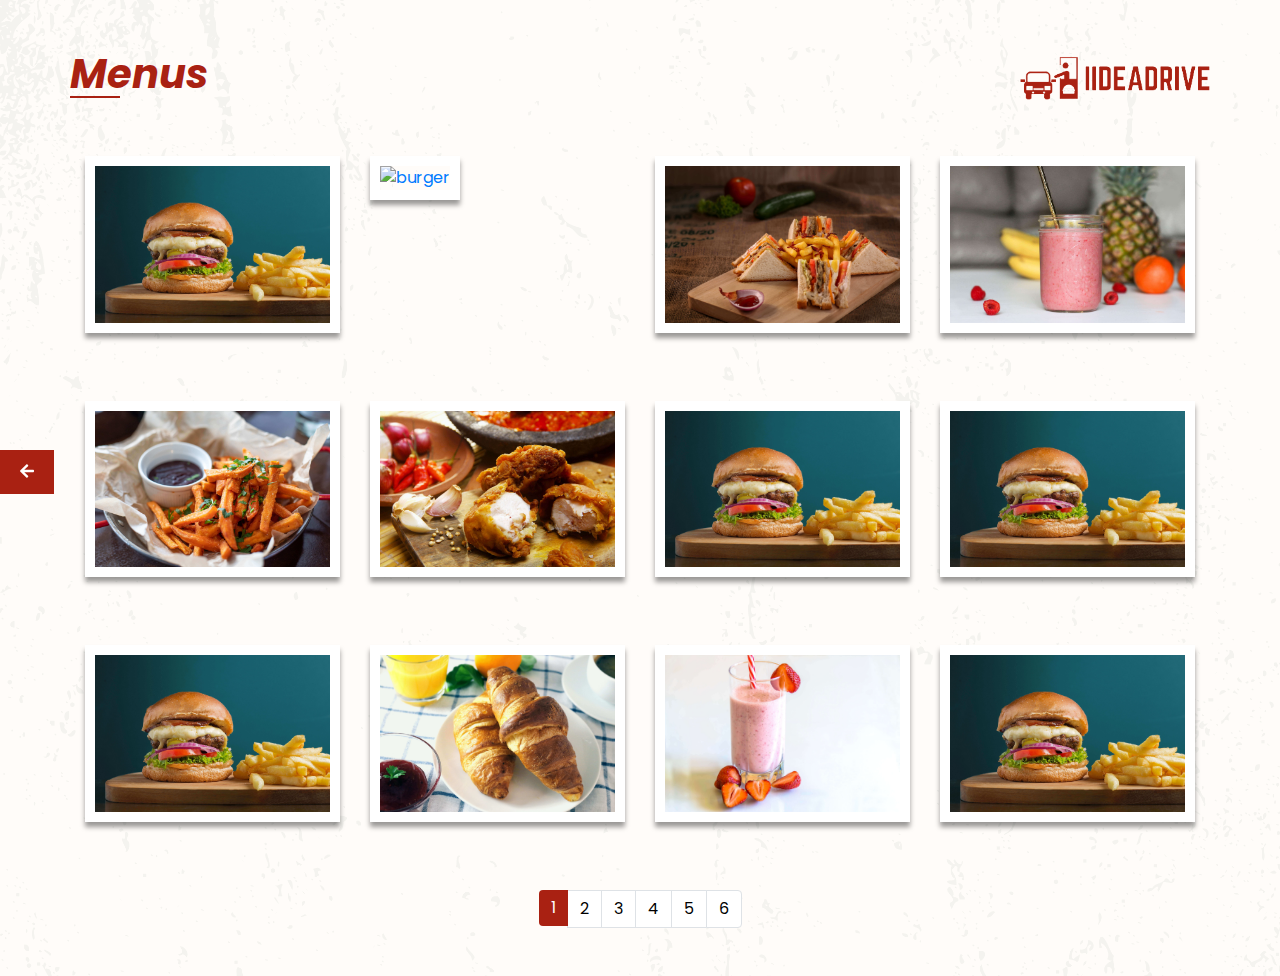
==== commit 44d25832: "updated the pagination" ====
--- a/index.html
+++ b/index.html
@@ -158,6 +158,25 @@
         </div>
       </section>
       <!-- menu section ends -->
+
+      <div class="menu-pagination d-flex justify-content-center mb-5">
+        <div class="row">
+          <div class="col-lg-12">
+            <nav aria-label="...">
+              <ul class="pagination">
+                <li class="page-item active"><a class="page-link" href="#">1</a></li>
+                <li class="page-item ">
+                  <a class="page-link" href="#">2 <span class="sr-only">(current)</span></a>
+                </li>
+                <li class="page-item"><a class="page-link" href="#">3</a></li>
+                <li class="page-item"><a class="page-link" href="#">4</a></li>
+                <li class="page-item"><a class="page-link" href="#">5</a></li>
+                <li class="page-item"><a class="page-link" href="#">6</a></li>
+              </ul>
+            </nav>
+          </div>
+        </div>
+      </div>
     </div>
     <script src="js/jquery-1.12.4.min.js"></script>
     <script src="js/all.min.js"></script>
--- a/css/style.css
+++ b/css/style.css
@@ -89,7 +89,7 @@
 }
 
 .logo img {
-    width: 130px
+    width: 190px
 }
 
 
@@ -209,6 +209,15 @@
     width: 100%;
     box-shadow: 0 5px 5px rgba(0, 0, 0, 0.4);
     border: 10px solid #fff;
+}
+
+.page-item.active .page-link {
+    background: var(--theme-color);
+    border: none;
+}
+
+.page-link {
+    color: #000;
 }
 
 
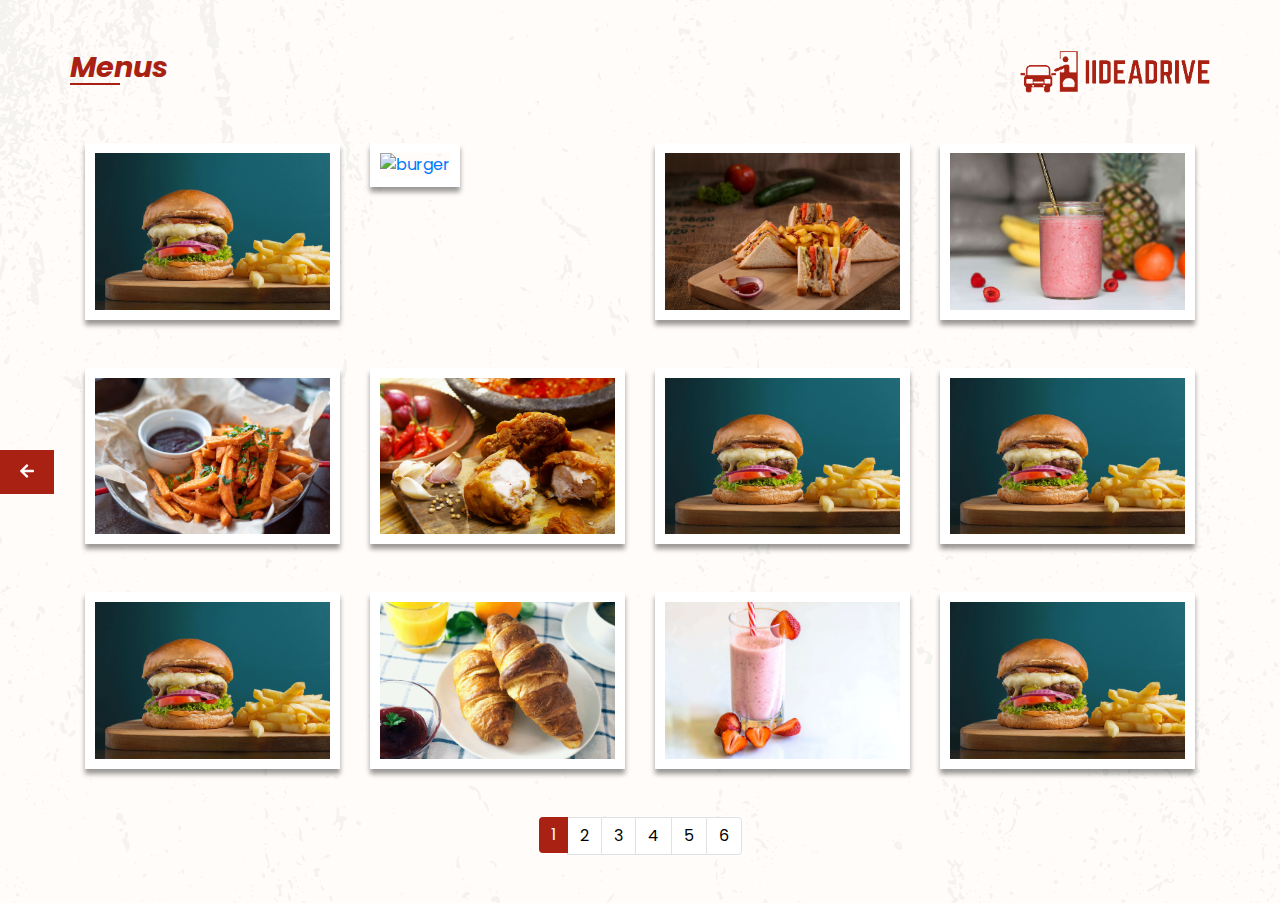
==== commit 1b1dac82: "updated the logo path" ====
--- a/index.html
+++ b/index.html
@@ -22,15 +22,15 @@
       <!-- top section starts -->
       <div class="padding-container">
         <div class="row d-flex align-items-center">
-          <div class="col-lg-3">
+          <div class="col-lg-3 col-md-3">
             <div class="title menus">
               <h1>Menus</h1>
             </div>
           </div>
-          <div class="col-lg-9">
+          <div class="col-lg-9 col-md-9">
             <div class="logo d-flex justify-content-end">
               <a href="index.html">
-                <img src="/images/iideadrive.png" alt="logo">
+                <img src="images/iideadrive.png" alt="logo">
               </a>
             </div>
           </div>
@@ -48,16 +48,12 @@
                   <img src="images/food-1.jpg" alt="burger">
                 </a>
               </div>
-              <div class="menu-cta text-center">
-              </div>
             </div>
             <div class="col-lg-3">
               <div class="menu-img">
                 <a href="menu.html">
                   <img src="images/food-2.jpg" alt="burger">
                 </a>
-              </div>
-              <div class="menu-cta text-center">
               </div>
             </div>
             <div class="col-lg-3">
@@ -66,16 +62,12 @@
                   <img src="images/food-3.jpg" alt="burger">
                 </a>
               </div>
-              <div class="menu-cta text-center">
-              </div>
             </div>
             <div class="col-lg-3">
               <div class="menu-img">
                 <a href="menu.html">
                   <img src="images/food-4.jpg" alt="burger">
                 </a>
-              </div>
-              <div class="menu-cta text-center">
               </div>
             </div>
           </div>
@@ -86,16 +78,12 @@
                   <img src="images/food-5.jpg" alt="burger">
                 </a>
               </div>
-              <div class="menu-cta text-center">
-              </div>
             </div>
             <div class="col-lg-3">
               <div class="menu-img">
                 <a href="menu.html">
                   <img src="images/food-6.jpg" alt="burger">
                 </a>
-              </div>
-              <div class="menu-cta text-center">
               </div>
             </div>
             <div class="col-lg-3">
@@ -104,16 +92,12 @@
                   <img src="images/food-1.jpg" alt="burger">
                 </a>
               </div>
-              <div class="menu-cta text-center">
-              </div>
             </div>
             <div class="col-lg-3">
               <div class="menu-img">
                 <a href="menu.html">
                   <img src="images/food-1.jpg" alt="burger">
                 </a>
-              </div>
-              <div class="menu-cta text-center">
               </div>
             </div>
           </div>
@@ -124,16 +108,12 @@
                   <img src="images/food-1.jpg" alt="burger">
                 </a>
               </div>
-              <div class="menu-cta text-center">
-              </div>
             </div>
             <div class="col-lg-3">
               <div class="menu-img">
                 <a href="menu.html">
                   <img src="images/food-10.jpg" alt="burger">
                 </a>
-              </div>
-              <div class="menu-cta text-center">
               </div>
             </div>
             <div class="col-lg-3">
@@ -142,16 +122,12 @@
                   <img src="images/food-11.jpg" alt="burger">
                 </a>
               </div>
-              <div class="menu-cta text-center">
-              </div>
             </div>
             <div class="col-lg-3">
               <div class="menu-img">
                 <a href="menu.html">
                   <img src="images/food-1.jpg" alt="burger">
                 </a>
-              </div>
-              <div class="menu-cta text-center">
               </div>
             </div>
           </div>
--- a/css/style.css
+++ b/css/style.css
@@ -12,6 +12,10 @@
     padding: 0;
     outline: 0;
     box-sizing: border-box;
+}
+
+h1 {
+    font-size: 1.8rem;
 }
 
 ul,
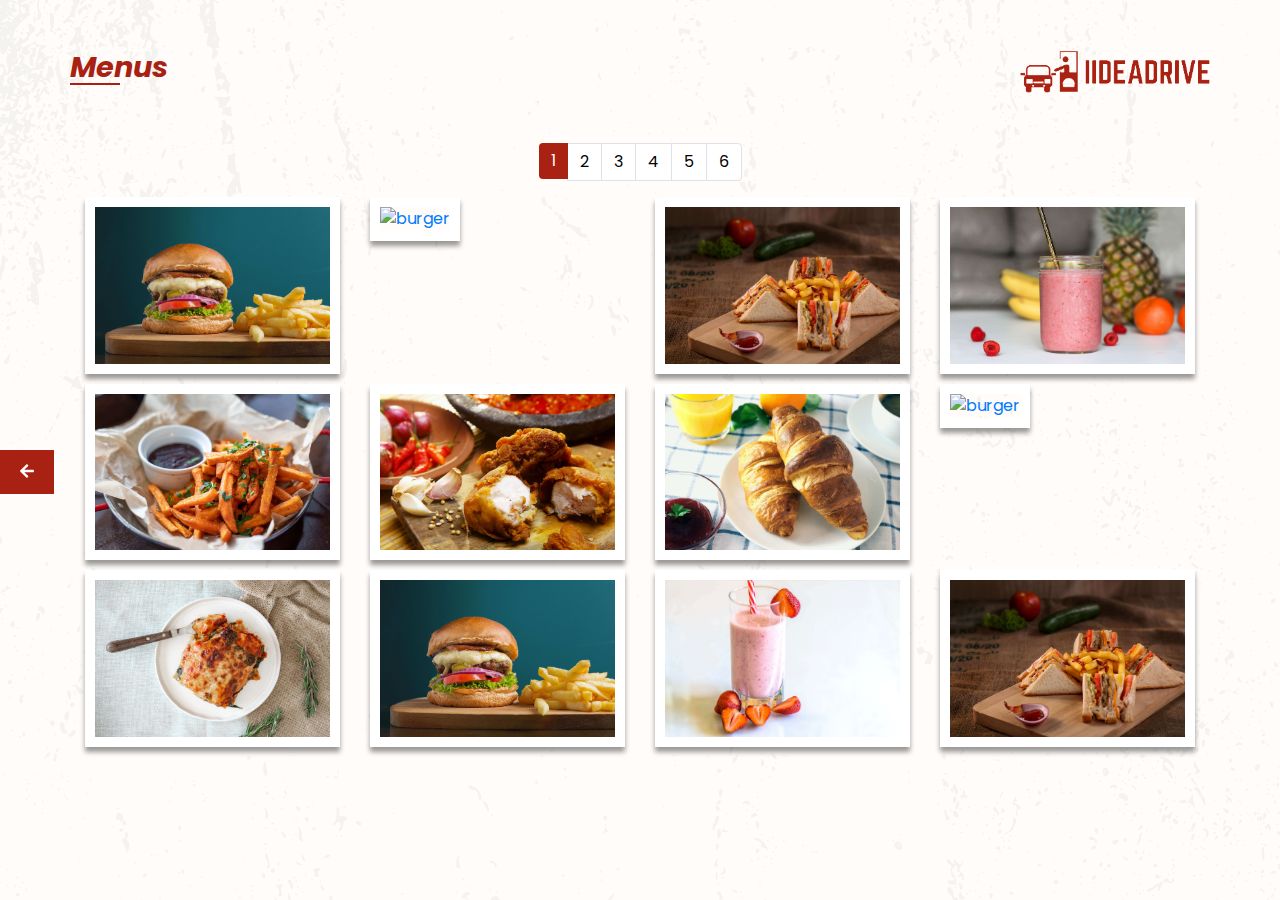
==== commit b32d2bd8: "completed responsive" ====
--- a/index.html
+++ b/index.html
@@ -10,6 +10,7 @@
     <link rel="stylesheet" href="css/fontawesome.min.css">
     <link rel="stylesheet" href="css/slick.css">
     <link rel="stylesheet" href="css/style.css">
+    <link rel="stylesheet" href="css/responsive.css">
   </head>
 
   <body>
@@ -22,12 +23,12 @@
       <!-- top section starts -->
       <div class="padding-container">
         <div class="row d-flex align-items-center">
-          <div class="col-lg-3 col-md-3">
+          <div class="col-lg-3 col-md-3 col-sm-3 small-device">
             <div class="title menus">
               <h1>Menus</h1>
             </div>
           </div>
-          <div class="col-lg-9 col-md-9">
+          <div class="col-lg-9 col-md-9 col-sm-9">
             <div class="logo d-flex justify-content-end">
               <a href="index.html">
                 <img src="images/iideadrive.png" alt="logo">
@@ -41,29 +42,47 @@
       <!-- menu section starts -->
       <section class="menu-wrapper">
         <div class="container">
+          <div class="menu-pagination d-flex justify-content-center  mb-3">
+            <div class="row">
+              <div class="col-lg-12">
+                <nav aria-label="...">
+                  <ul class="pagination">
+                    <li class="page-item active"><a class="page-link" href="#">1</a></li>
+                    <li class="page-item ">
+                      <a class="page-link" href="#">2 <span class="sr-only">(current)</span></a>
+                    </li>
+                    <li class="page-item"><a class="page-link" href="#">3</a></li>
+                    <li class="page-item"><a class="page-link" href="#">4</a></li>
+                    <li class="page-item"><a class="page-link" href="#">5</a></li>
+                    <li class="page-item"><a class="page-link" href="#">6</a></li>
+                  </ul>
+                </nav>
+              </div>
+            </div>
+          </div>
           <div class="row">
-            <div class="col-lg-3">
+            <div class="col-lg-3 col-md-6 col-sm-6">
               <div class="menu-img">
                 <a href="menu.html">
                   <img src="images/food-1.jpg" alt="burger">
                 </a>
               </div>
             </div>
-            <div class="col-lg-3">
+            <div class="col-lg-3 col-md-6 col-sm-6">
               <div class="menu-img">
                 <a href="menu.html">
                   <img src="images/food-2.jpg" alt="burger">
                 </a>
               </div>
             </div>
-            <div class="col-lg-3">
+            <div class="col-lg-3 col-md-6  col-sm-6">
               <div class="menu-img">
                 <a href="menu.html">
                   <img src="images/food-3.jpg" alt="burger">
                 </a>
               </div>
             </div>
-            <div class="col-lg-3">
+            <div class="col-lg-3 col-md-6  col-sm-6">
               <div class="menu-img">
                 <a href="menu.html">
                   <img src="images/food-4.jpg" alt="burger">
@@ -71,62 +90,62 @@
               </div>
             </div>
           </div>
-          <div class="row mt-5">
-            <div class="col-lg-3">
+          <div class="row ">
+            <div class="col-lg-3 col-md-6 col-sm-6">
               <div class="menu-img">
                 <a href="menu.html">
                   <img src="images/food-5.jpg" alt="burger">
                 </a>
               </div>
             </div>
-            <div class="col-lg-3">
+            <div class="col-lg-3 col-md-6 col-sm-6">
               <div class="menu-img">
                 <a href="menu.html">
                   <img src="images/food-6.jpg" alt="burger">
                 </a>
               </div>
             </div>
-            <div class="col-lg-3">
+            <div class="col-lg-3 col-md-6 col-sm-6 ">
+              <div class="menu-img">
+                <a href="menu.html">
+                  <img src="images/food-10.jpg" alt="burger">
+                </a>
+              </div>
+            </div>
+            <div class="col-lg-3 col-md-6 col-sm-6">
+              <div class="menu-img">
+                <a href="menu.html">
+                  <img src="images/food-2.jpg" alt="burger">
+                </a>
+              </div>
+            </div>
+          </div>
+          <div class="row ">
+            <div class="col-lg-3 col-md-6 col-sm-6">
+              <div class="menu-img">
+                <a href="menu.html">
+                  <img src="images/food-9.jpg" alt="burger">
+                </a>
+              </div>
+            </div>
+            <div class="col-lg-3 col-md-6 col-sm-6">
               <div class="menu-img">
                 <a href="menu.html">
                   <img src="images/food-1.jpg" alt="burger">
                 </a>
               </div>
             </div>
-            <div class="col-lg-3">
-              <div class="menu-img">
-                <a href="menu.html">
-                  <img src="images/food-1.jpg" alt="burger">
-                </a>
-              </div>
-            </div>
-          </div>
-          <div class="row mt-5 mb-5">
-            <div class="col-lg-3">
-              <div class="menu-img">
-                <a href="menu.html">
-                  <img src="images/food-1.jpg" alt="burger">
-                </a>
-              </div>
-            </div>
-            <div class="col-lg-3">
-              <div class="menu-img">
-                <a href="menu.html">
-                  <img src="images/food-10.jpg" alt="burger">
-                </a>
-              </div>
-            </div>
-            <div class="col-lg-3">
+            <div class="col-lg-3 col-md-6 col-sm-6 ">
               <div class="menu-img">
                 <a href="menu.html">
                   <img src="images/food-11.jpg" alt="burger">
                 </a>
               </div>
             </div>
-            <div class="col-lg-3">
+            <div class="col-lg-3 col-md-6 col-sm-6 ">
               <div class="menu-img">
                 <a href="menu.html">
-                  <img src="images/food-1.jpg" alt="burger">
+                  <img src="images/food-3.jpg" alt="burger">
                 </a>
               </div>
             </div>
@@ -135,24 +154,7 @@
       </section>
       <!-- menu section ends -->
 
-      <div class="menu-pagination d-flex justify-content-center mb-5">
-        <div class="row">
-          <div class="col-lg-12">
-            <nav aria-label="...">
-              <ul class="pagination">
-                <li class="page-item active"><a class="page-link" href="#">1</a></li>
-                <li class="page-item ">
-                  <a class="page-link" href="#">2 <span class="sr-only">(current)</span></a>
-                </li>
-                <li class="page-item"><a class="page-link" href="#">3</a></li>
-                <li class="page-item"><a class="page-link" href="#">4</a></li>
-                <li class="page-item"><a class="page-link" href="#">5</a></li>
-                <li class="page-item"><a class="page-link" href="#">6</a></li>
-              </ul>
-            </nav>
-          </div>
-        </div>
-      </div>
+
     </div>
     <script src="js/jquery-1.12.4.min.js"></script>
     <script src="js/all.min.js"></script>
--- a/css/style.css
+++ b/css/style.css
@@ -148,7 +148,7 @@
     margin-top: 20px;
 }
 
-.food-cta a,
+.food-cta button,
 .menu-cta a {
     background: var(--theme-color);
     color: #fff;
@@ -158,6 +158,7 @@
     text-align: center;
     transition: .3s linear all;
     font-size: 13px;
+    border: none;
 }
 
 .food-info .price {
@@ -282,7 +283,7 @@
 
 /* footer starts */
 
-.footer-componment {
+.footer-component {
     display: block;
 }
 
--- a/css/responsive.css
+++ b/css/responsive.css
@@ -0,0 +1,99 @@
+        /* laptop/desktop 1200px */
+        
+        @media (min-width: 1200px) and (max-width: 1500px) {}
+        /* normal desktop */
+        
+        @media (min-width: 992px) and (max-width: 1200px) {}
+        /* tablet */
+        
+        @media (min-width: 320px) and (max-width:575px) {
+            .sm-display-none {
+                display: none;
+            }
+            .grid {
+                display: none;
+            }
+            .logo {
+                justify-content: center!important;
+                margin-top: 20px;
+            }
+            .food-section {
+                padding: 0 0 120px 0;
+            }
+            .food-info {
+                padding: 20px;
+            }
+            .food-cta {
+                margin-left: 20px;
+            }
+            .footer-component {
+                display: none;
+            }
+        }
+        
+        @media (min-width: 650px) and (max-width: 991px) {
+            .grid {
+                display: none;
+            }
+            .logo {
+                justify-content: center!important;
+                margin-top: 50px;
+            }
+            .food-section {
+                padding: 0 0 120px 0;
+            }
+            .food-info {
+                padding-top: 20px;
+            }
+            .drive-in-order {
+                padding: 10px;
+            }
+            .drive-in-order h5 {
+                font-size: 15px;
+            }
+            .pop-up-title {
+                font-size: 18px;
+            }
+            .order-cta {
+                padding: 10px 15px;
+            }
+            .footer-component {
+                display: none;
+            }
+        }
+        /* small mobile */
+        
+        @media (min-width: 320px) and (max-width:580px) {
+            .title {
+                text-align: center;
+                margin-bottom: 10px;
+            }
+            .menus::after {
+                display: none;
+            }
+            .logo {
+                justify-content: center!important;
+            }
+            .menu-img {
+                margin-bottom: 10px;
+                margin-top: 0!important;
+            }
+            .homepage {
+                display: none;
+            }
+            .scroll {
+                overflow: auto;
+            }
+            .mt {
+                margin-top: 30px;
+            }
+        }
+        
+        @media (min-width: 580px) {
+            .menu-img {
+                margin-bottom: 10px;
+            }
+        }
+        /* large mobile */
+        
+        @media only screen and (min-width: 520px) and (max-width: 767px) {}